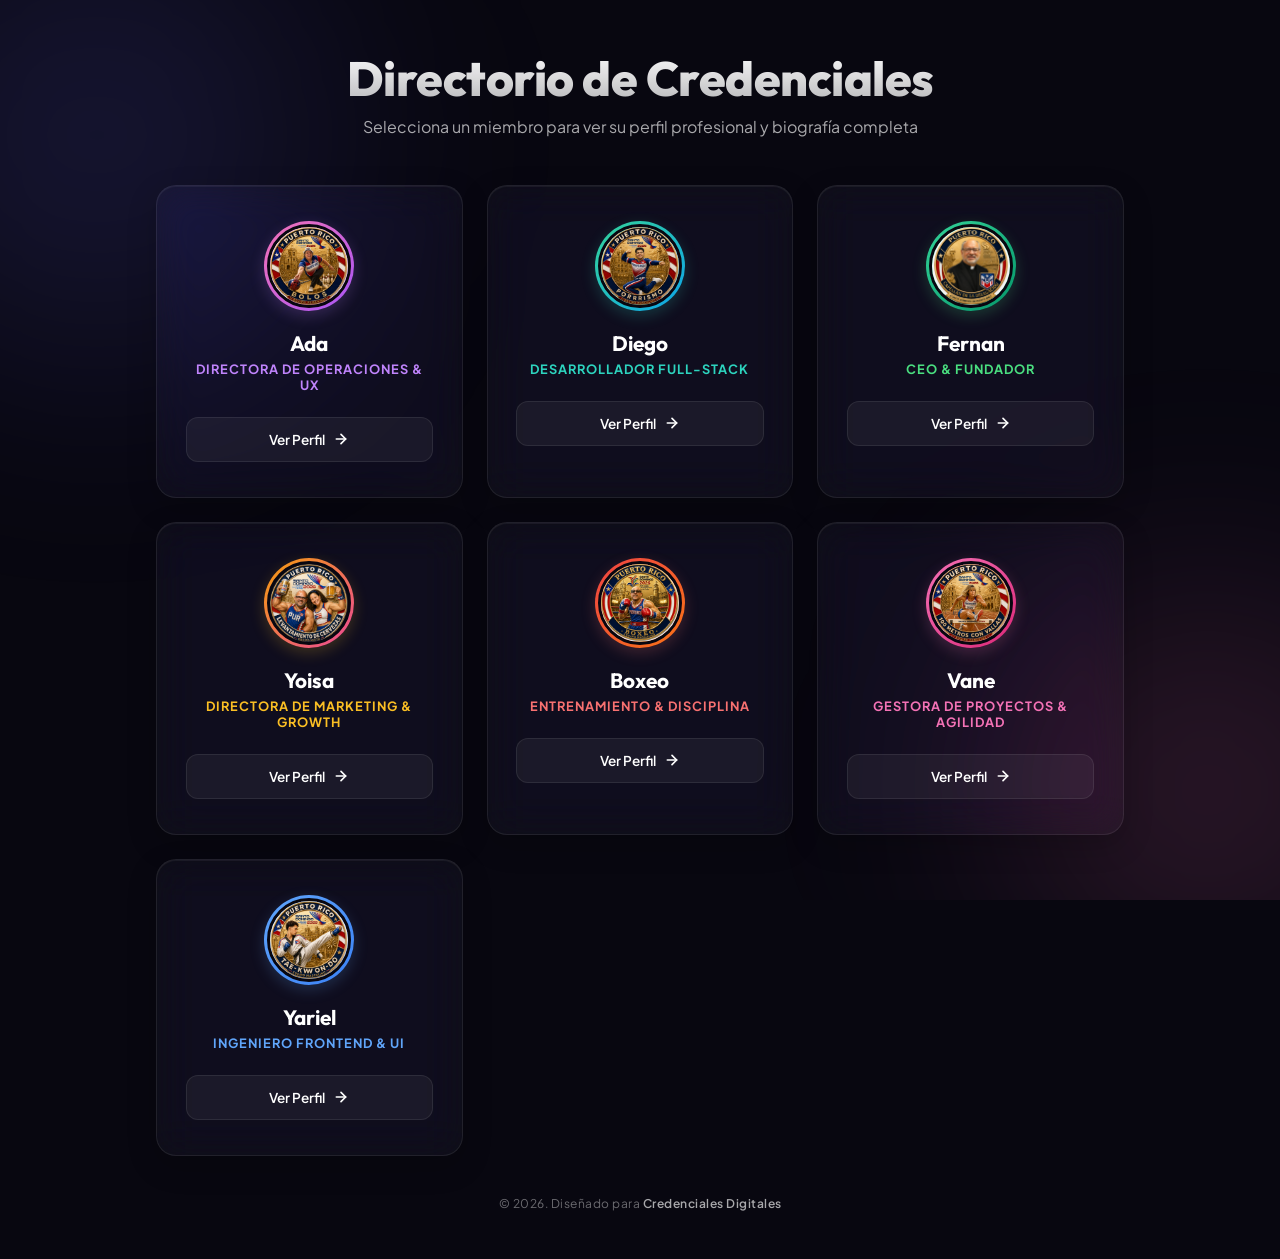
==== index.html @ 8303c871 "feat: initial commit of profile cards and QR generator" ====
<!DOCTYPE html>
<html lang="es">
<head>
  <meta charset="UTF-8">
  <meta name="viewport" content="width=device-width, initial-scale=1.0">
  <title>Directorio de Credenciales Digitales</title>
  <link rel="stylesheet" href="global.css">
</head>
<body>

  <!-- Ambient Dynamic Background -->
  <div class="ambient-bg" aria-hidden="true">
    <div class="orb orb-1" style="--orb-1: rgba(99, 102, 241, 0.15)"></div>
    <div class="orb orb-2" style="--orb-2: rgba(244, 114, 182, 0.15)"></div>
  </div>

  <div class="portal-container">
    
    <!-- Title block -->
    <header class="portal-title-block">
      <h1 class="portal-title">Directorio de Credenciales</h1>
      <p class="portal-subtitle">Selecciona un miembro para ver su perfil profesional y biografía completa</p>
    </header>

    <!-- Profiles Grid -->
    <main class="portal-grid">

      <!-- ADA -->
      <a href="ada.html" class="portal-item" data-theme="ada">
        <div class="portal-avatar-container">
          <img class="portal-avatar" src="ADA.png" alt="Ada">
        </div>
        <h2 class="portal-name">Ada</h2>
        <p class="portal-role">Directora de Operaciones & UX</p>
        <span class="portal-btn">
          Ver Perfil
          <svg xmlns="http://www.w3.org/2000/svg" width="16" height="16" viewBox="0 0 24 24" fill="none" stroke="currentColor" stroke-width="2.5" stroke-linecap="round" stroke-linejoin="round"><line x1="5" y1="12" x2="19" y2="12"></line><polyline points="12,5 19,12 12,19"></polyline></svg>
        </span>
      </a>

      <!-- DIEGO -->
      <a href="diego.html" class="portal-item" data-theme="diego">
        <div class="portal-avatar-container">
          <img class="portal-avatar" src="DIEGO.png" alt="Diego">
        </div>
        <h2 class="portal-name">Diego</h2>
        <p class="portal-role">Desarrollador Full-Stack</p>
        <span class="portal-btn">
          Ver Perfil
          <svg xmlns="http://www.w3.org/2000/svg" width="16" height="16" viewBox="0 0 24 24" fill="none" stroke="currentColor" stroke-width="2.5" stroke-linecap="round" stroke-linejoin="round"><line x1="5" y1="12" x2="19" y2="12"></line><polyline points="12,5 19,12 12,19"></polyline></svg>
        </span>
      </a>

      <!-- Fernan -->
      <a href="fernan.html" class="portal-item" data-theme="fernan">
        <div class="portal-avatar-container">
          <img class="portal-avatar" src="Fernan.png" alt="Fernan">
        </div>
        <h2 class="portal-name">Fernan</h2>
        <p class="portal-role">CEO & Fundador</p>
        <span class="portal-btn">
          Ver Perfil
          <svg xmlns="http://www.w3.org/2000/svg" width="16" height="16" viewBox="0 0 24 24" fill="none" stroke="currentColor" stroke-width="2.5" stroke-linecap="round" stroke-linejoin="round"><line x1="5" y1="12" x2="19" y2="12"></line><polyline points="12,5 19,12 12,19"></polyline></svg>
        </span>
      </a>

      <!-- YOISA -->
      <a href="yoisa.html" class="portal-item" data-theme="yoisa">
        <div class="portal-avatar-container">
          <img class="portal-avatar" src="YOISA.png" alt="Yoisa">
        </div>
        <h2 class="portal-name">Yoisa</h2>
        <p class="portal-role">Directora de Marketing & Growth</p>
        <span class="portal-btn">
          Ver Perfil
          <svg xmlns="http://www.w3.org/2000/svg" width="16" height="16" viewBox="0 0 24 24" fill="none" stroke="currentColor" stroke-width="2.5" stroke-linecap="round" stroke-linejoin="round"><line x1="5" y1="12" x2="19" y2="12"></line><polyline points="12,5 19,12 12,19"></polyline></svg>
        </span>
      </a>

      <!-- Boxeo -->
      <a href="boxeo.html" class="portal-item" data-theme="boxeo">
        <div class="portal-avatar-container">
          <img class="portal-avatar" src="boxeo.png" alt="Boxeo">
        </div>
        <h2 class="portal-name">Boxeo</h2>
        <p class="portal-role">Entrenamiento & Disciplina</p>
        <span class="portal-btn">
          Ver Perfil
          <svg xmlns="http://www.w3.org/2000/svg" width="16" height="16" viewBox="0 0 24 24" fill="none" stroke="currentColor" stroke-width="2.5" stroke-linecap="round" stroke-linejoin="round"><line x1="5" y1="12" x2="19" y2="12"></line><polyline points="12,5 19,12 12,19"></polyline></svg>
        </span>
      </a>

      <!-- Vane -->
      <a href="vane.html" class="portal-item" data-theme="vane">
        <div class="portal-avatar-container">
          <img class="portal-avatar" src="vane.png" alt="Vane">
        </div>
        <h2 class="portal-name">Vane</h2>
        <p class="portal-role">Gestora de Proyectos & Agilidad</p>
        <span class="portal-btn">
          Ver Perfil
          <svg xmlns="http://www.w3.org/2000/svg" width="16" height="16" viewBox="0 0 24 24" fill="none" stroke="currentColor" stroke-width="2.5" stroke-linecap="round" stroke-linejoin="round"><line x1="5" y1="12" x2="19" y2="12"></line><polyline points="12,5 19,12 12,19"></polyline></svg>
        </span>
      </a>

      <!-- Yariel -->
      <a href="yariel.html" class="portal-item" data-theme="yariel">
        <div class="portal-avatar-container">
          <img class="portal-avatar" src="yariel.png" alt="Yariel">
        </div>
        <h2 class="portal-name">Yariel</h2>
        <p class="portal-role">Ingeniero Frontend & UI</p>
        <span class="portal-btn">
          Ver Perfil
          <svg xmlns="http://www.w3.org/2000/svg" width="16" height="16" viewBox="0 0 24 24" fill="none" stroke="currentColor" stroke-width="2.5" stroke-linecap="round" stroke-linejoin="round"><line x1="5" y1="12" x2="19" y2="12"></line><polyline points="12,5 19,12 12,19"></polyline></svg>
        </span>
      </a>

    </main>

    <footer class="footer">
      <p>&copy; 2026. Diseñado para <a href="https://example.com" target="_blank" rel="noopener noreferrer">Credenciales Digitales</a></p>
    </footer>

  </div>

</body>
</html>
---- global.css ----
@import url('https://fonts.googleapis.com/css2?family=Outfit:wght@300;400;600;800&family=Plus+Jakarta+Sans:wght@300;400;600;700&display=swap');

:root {
  /* Default Theme: Dark Cyber Indigo */
  --bg-primary: #080710;
  --card-bg: rgba(255, 255, 255, 0.03);
  --card-border: rgba(255, 255, 255, 0.08);
  --text-primary: #ffffff;
  --text-secondary: rgba(255, 255, 255, 0.65);
  --text-muted: rgba(255, 255, 255, 0.4);
  --accent-color: #818cf8;
  --accent-rgb: 129, 140, 248;
  --accent-gradient: linear-gradient(135deg, #a78bfa, #6366f1);
  --btn-bg: rgba(255, 255, 255, 0.05);
  --btn-border: rgba(255, 255, 255, 0.08);
  --btn-hover-bg: rgba(255, 255, 255, 0.12);
  --font-title: 'Outfit', -apple-system, BlinkMacSystemFont, "Segoe UI", Roboto, sans-serif;
  --font-body: 'Plus Jakarta Sans', -apple-system, BlinkMacSystemFont, "Segoe UI", Roboto, sans-serif;
  --orb-1: rgba(99, 102, 241, 0.15);
  --orb-2: rgba(167, 139, 250, 0.15);
}

/* Accent Themes for each Pin */
[data-theme="ada"] {
  --accent-color: #c084fc;
  --accent-rgb: 192, 132, 252;
  --accent-gradient: linear-gradient(135deg, #f472b6, #a855f7);
  --orb-1: rgba(244, 114, 182, 0.12);
  --orb-2: rgba(168, 85, 247, 0.15);
}

[data-theme="diego"] {
  --accent-color: #2dd4bf;
  --accent-rgb: 45, 212, 191;
  --accent-gradient: linear-gradient(135deg, #34d399, #0ea5e9);
  --orb-1: rgba(52, 211, 153, 0.12);
  --orb-2: rgba(14, 165, 233, 0.15);
}

[data-theme="fernan"] {
  --accent-color: #4ade80;
  --accent-rgb: 74, 222, 128;
  --accent-gradient: linear-gradient(135deg, #34d399, #059669);
  --orb-1: rgba(52, 211, 153, 0.15);
  --orb-2: rgba(5, 150, 105, 0.12);
}

[data-theme="yoisa"] {
  --accent-color: #fbbf24;
  --accent-rgb: 251, 191, 36;
  --accent-gradient: linear-gradient(135deg, #f59e0b, #ec4899);
  --orb-1: rgba(245, 158, 11, 0.15);
  --orb-2: rgba(236, 72, 153, 0.12);
}

[data-theme="boxeo"] {
  --accent-color: #f87171;
  --accent-rgb: 248, 113, 113;
  --accent-gradient: linear-gradient(135deg, #ef4444, #f97316);
  --orb-1: rgba(239, 68, 68, 0.15);
  --orb-2: rgba(249, 115, 22, 0.12);
}

[data-theme="vane"] {
  --accent-color: #f472b6;
  --accent-rgb: 244, 114, 182;
  --accent-gradient: linear-gradient(135deg, #f472b6, #db2777);
  --orb-1: rgba(244, 114, 182, 0.15);
  --orb-2: rgba(219, 39, 119, 0.12);
}

[data-theme="yariel"] {
  --accent-color: #60a5fa;
  --accent-rgb: 96, 165, 250;
  --accent-gradient: linear-gradient(135deg, #60a5fa, #3b82f6);
  --orb-1: rgba(96, 165, 250, 0.15);
  --orb-2: rgba(59, 130, 246, 0.12);
}

/* Reset & Base */
*, *::before, *::after {
  box-sizing: border-box;
  margin: 0;
  padding: 0;
}

html {
  font-size: 16px;
  scroll-behavior: smooth;
  height: 100%;
}

body {
  background-color: var(--bg-primary);
  color: var(--text-primary);
  font-family: var(--font-body);
  min-height: 100dvh;
  display: flex;
  justify-content: center;
  align-items: center;
  position: relative;
  overflow-x: hidden;
  padding: 2rem 1rem;
}

/* Ambient Animated Orbs */
.ambient-bg {
  position: fixed;
  top: 0;
  left: 0;
  width: 100%;
  height: 100%;
  z-index: 0;
  overflow: hidden;
  pointer-events: none;
}

.orb {
  position: absolute;
  border-radius: 50%;
  filter: blur(120px);
  will-change: transform;
}

.orb-1 {
  width: 450px;
  height: 450px;
  background: var(--orb-1);
  top: -10%;
  left: -10%;
  animation: floatOrb1 25s ease-in-out infinite alternate;
}

.orb-2 {
  width: 400px;
  height: 400px;
  background: var(--orb-2);
  bottom: -10%;
  right: -10%;
  animation: floatOrb2 20s ease-in-out infinite alternate;
}

@keyframes floatOrb1 {
  0% { transform: translate(0, 0) scale(1); }
  50% { transform: translate(80px, 60px) scale(1.1); }
  100% { transform: translate(-40px, 120px) scale(0.95); }
}

@keyframes floatOrb2 {
  0% { transform: translate(0, 0) scale(1); }
  50% { transform: translate(-100px, -80px) scale(0.9); }
  100% { transform: translate(60px, -40px) scale(1.15); }
}

/* Profile Card */
.card-wrapper {
  width: 100%;
  max-width: 440px;
  z-index: 10;
  position: relative;
  container: inline-size / card;
  perspective: 1000px;
}

.card {
  background: var(--card-bg);
  backdrop-filter: blur(20px) saturate(180%);
  -webkit-backdrop-filter: blur(20px) saturate(180%);
  border: 1px solid var(--card-border);
  border-radius: 28px;
  padding: 3rem 2.2rem;
  box-shadow: 0 30px 60px rgba(0, 0, 0, 0.5), 
              inset 0 1px 0 rgba(255, 255, 255, 0.1);
  transition: transform 0.6s cubic-bezier(0.16, 1, 0.3, 1), 
              box-shadow 0.6s cubic-bezier(0.16, 1, 0.3, 1);
  transform-style: preserve-3d;
  opacity: 0;
  animation: cardFadeIn 1s cubic-bezier(0.16, 1, 0.3, 1) forwards 0.2s;
}

@keyframes cardFadeIn {
  from {
    opacity: 0;
    transform: translateY(30px) rotateX(-5deg);
  }
  to {
    opacity: 1;
    transform: translateY(0) rotateX(0);
  }
}

.card:hover {
  box-shadow: 0 40px 80px rgba(0, 0, 0, 0.6), 
              0 0 40px rgba(var(--accent-rgb), 0.15),
              inset 0 1px 0 rgba(255, 255, 255, 0.15);
}

/* Profile Image Header */
.profile-header {
  display: flex;
  flex-direction: column;
  align-items: center;
  margin-bottom: 2rem;
}

.image-container {
  position: relative;
  width: 140px;
  height: 140px;
  margin-bottom: 1.5rem;
  border-radius: 50%;
  padding: 5px;
  background: var(--accent-gradient);
  box-shadow: 0 10px 30px rgba(var(--accent-rgb), 0.3),
              0 0 0 1px rgba(255, 255, 255, 0.1);
  transition: transform 0.5s cubic-bezier(0.175, 0.885, 0.32, 1.275);
}

.image-container:hover {
  transform: scale(1.08) rotate(3deg);
}

.profile-img {
  width: 100%;
  height: 100%;
  object-fit: cover;
  border-radius: 50%;
  border: 4px solid var(--bg-primary);
  background-color: #1a1a24;
}

.profile-name {
  font-family: var(--font-title);
  font-size: clamp(1.8rem, 5.5cqi, 2.3rem);
  font-weight: 800;
  letter-spacing: -0.5px;
  line-height: 1.1;
  margin-bottom: 0.4rem;
  background: linear-gradient(180deg, #ffffff 0%, rgba(255, 255, 255, 0.8) 100%);
  -webkit-background-clip: text;
  -webkit-text-fill-color: transparent;
}

.profile-tag {
  font-size: 0.85rem;
  font-weight: 700;
  text-transform: uppercase;
  letter-spacing: 1.5px;
  color: var(--accent-color);
  margin-bottom: 0.5rem;
  text-shadow: 0 0 10px rgba(var(--accent-rgb), 0.2);
}

/* Bio Section */
.bio-section {
  margin-bottom: 2.2rem;
}

.bio-text {
  font-size: 0.95rem;
  line-height: 1.6;
  color: var(--text-secondary);
  text-align: center;
  text-wrap: pretty;
}

/* Divider */
.divider {
  height: 1px;
  width: 100%;
  background: linear-gradient(90deg, transparent, rgba(255, 255, 255, 0.1) 20%, rgba(255, 255, 255, 0.1) 80%, transparent);
  margin: 1.8rem 0;
}

/* Links List */
.links-container {
  display: flex;
  flex-direction: column;
  gap: 0.9rem;
  margin-bottom: 2rem;
}

.link-item {
  display: flex;
  align-items: center;
  padding: 1.1rem 1.4rem;
  background: var(--btn-bg);
  border: 1px solid var(--btn-border);
  border-radius: 16px;
  text-decoration: none;
  color: var(--text-primary);
  font-weight: 600;
  font-size: 0.95rem;
  transition: all 0.3s cubic-bezier(0.16, 1, 0.3, 1);
  position: relative;
  overflow: hidden;
}

.link-item::before {
  content: '';
  position: absolute;
  top: 0;
  left: 0;
  width: 100%;
  height: 100%;
  background: var(--accent-gradient);
  opacity: 0;
  z-index: 0;
  transition: opacity 0.3s ease;
}

.link-item > * {
  position: relative;
  z-index: 1;
}

.link-icon {
  display: flex;
  align-items: center;
  justify-content: center;
  width: 28px;
  height: 28px;
  margin-right: 1rem;
  color: var(--accent-color);
  transition: transform 0.3s ease, color 0.3s ease;
}

.link-title {
  flex-grow: 1;
  text-align: left;
  transition: transform 0.3s ease;
}

.link-arrow {
  opacity: 0.4;
  transition: all 0.3s ease;
  color: var(--text-primary);
}

/* Link Item Hover State */
.link-item:hover {
  border-color: rgba(var(--accent-rgb), 0.3);
  transform: translateY(-3px);
  box-shadow: 0 8px 20px rgba(0, 0, 0, 0.2),
              0 0 15px rgba(var(--accent-rgb), 0.1);
}

.link-item:hover::before {
  opacity: 0.08;
}

.link-item:hover .link-icon {
  transform: scale(1.15) rotate(-5deg);
  color: var(--text-primary);
}

.link-item:hover .link-title {
  transform: translateX(4px);
}

.link-item:hover .link-arrow {
  opacity: 1;
  transform: translateX(3px);
  color: var(--accent-color);
}

/* Secondary Button - QR Toggle */
.btn-qr-toggle {
  display: inline-flex;
  align-items: center;
  justify-content: center;
  width: 100%;
  padding: 1rem;
  background: transparent;
  border: 1px dashed rgba(255, 255, 255, 0.2);
  border-radius: 16px;
  color: var(--text-secondary);
  font-family: var(--font-body);
  font-size: 0.9rem;
  font-weight: 600;
  cursor: pointer;
  transition: all 0.3s ease;
  gap: 0.6rem;
}

.btn-qr-toggle:hover {
  background: rgba(255, 255, 255, 0.02);
  border-color: var(--accent-color);
  color: var(--text-primary);
}

/* QR Code Section (Hidden by Default) */
.qr-section {
  display: grid;
  grid-template-rows: 0fr;
  transition: grid-template-rows 0.4s cubic-bezier(0.16, 1, 0.3, 1);
  overflow: hidden;
}

.qr-section.show {
  grid-template-rows: 1fr;
}

.qr-container {
  min-height: 0;
  display: flex;
  flex-direction: column;
  align-items: center;
  padding-top: 1.5rem;
}

.qr-box {
  background: #ffffff;
  padding: 1.2rem;
  border-radius: 20px;
  box-shadow: 0 10px 30px rgba(0, 0, 0, 0.3);
  display: flex;
  justify-content: center;
  align-items: center;
  margin-bottom: 0.8rem;
  transition: transform 0.3s ease;
}

.qr-box:hover {
  transform: scale(1.03);
}

.qr-box img {
  width: 160px;
  height: 160px;
  display: block;
}

.qr-text {
  font-size: 0.8rem;
  color: var(--text-muted);
}

/* Footer styling */
.footer {
  margin-top: 2.5rem;
  font-size: 0.75rem;
  color: var(--text-muted);
  text-align: center;
  letter-spacing: 0.5px;
}

.footer a {
  color: var(--text-secondary);
  text-decoration: none;
  font-weight: 600;
  transition: color 0.2s ease;
}

.footer a:hover {
  color: var(--accent-color);
}

/* Responsive Customizations via Container Queries */
@container card (inline-size < 360px) {
  .card {
    padding: 2rem 1.5rem;
  }
  .image-container {
    width: 120px;
    height: 120px;
  }
}

/* Portal Styles */
.portal-container {
  width: 100%;
  max-width: 1000px;
  z-index: 10;
  position: relative;
  padding: 1rem;
}

.portal-title-block {
  text-align: center;
  margin-bottom: 3rem;
  opacity: 0;
  animation: portalFadeIn 1s cubic-bezier(0.16, 1, 0.3, 1) forwards;
}

.portal-title {
  font-family: var(--font-title);
  font-size: clamp(2rem, 6vw, 3rem);
  font-weight: 800;
  letter-spacing: -0.5px;
  background: linear-gradient(180deg, #ffffff 0%, rgba(255, 255, 255, 0.7) 100%);
  -webkit-background-clip: text;
  -webkit-text-fill-color: transparent;
  margin-bottom: 0.5rem;
}

.portal-subtitle {
  font-size: 1rem;
  color: var(--text-secondary);
  font-weight: 400;
}

.portal-grid {
  display: grid;
  grid-template-columns: repeat(auto-fill, minmax(280px, 1fr));
  gap: 1.5rem;
  opacity: 0;
  animation: portalFadeIn 1.2s cubic-bezier(0.16, 1, 0.3, 1) forwards 0.2s;
}

.portal-item {
  background: var(--card-bg);
  backdrop-filter: blur(20px) saturate(180%);
  -webkit-backdrop-filter: blur(20px) saturate(180%);
  border: 1px solid var(--card-border);
  border-radius: 20px;
  padding: 2.2rem 1.8rem;
  text-align: center;
  text-decoration: none;
  color: var(--text-primary);
  display: flex;
  flex-direction: column;
  align-items: center;
  transition: all 0.3s cubic-bezier(0.16, 1, 0.3, 1);
  box-shadow: 0 10px 30px rgba(0, 0, 0, 0.2), 
              inset 0 1px 0 rgba(255, 255, 255, 0.05);
}

.portal-item:hover {
  transform: translateY(-5px);
  border-color: rgba(var(--accent-rgb), 0.4);
  box-shadow: 0 20px 40px rgba(0, 0, 0, 0.4), 
              0 0 30px rgba(var(--accent-rgb), 0.15);
}

.portal-avatar-container {
  width: 90px;
  height: 90px;
  border-radius: 50%;
  padding: 3px;
  background: var(--accent-gradient);
  margin-bottom: 1.2rem;
  box-shadow: 0 5px 15px rgba(var(--accent-rgb), 0.2);
  transition: transform 0.3s ease;
}

.portal-item:hover .portal-avatar-container {
  transform: scale(1.08) rotate(2deg);
}

.portal-avatar {
  width: 100%;
  height: 100%;
  object-fit: cover;
  border-radius: 50%;
  border: 3px solid var(--bg-primary);
  background-color: #1a1a24;
}

.portal-name {
  font-family: var(--font-title);
  font-size: 1.3rem;
  font-weight: 700;
  margin-bottom: 0.3rem;
}

.portal-role {
  font-size: 0.8rem;
  font-weight: 700;
  text-transform: uppercase;
  letter-spacing: 1px;
  color: var(--accent-color);
  margin-bottom: 1.5rem;
}

.portal-btn {
  width: 100%;
  padding: 0.8rem;
  background: var(--btn-bg);
  border: 1px solid var(--btn-border);
  border-radius: 12px;
  font-size: 0.85rem;
  font-weight: 600;
  color: var(--text-primary);
  display: flex;
  align-items: center;
  justify-content: center;
  gap: 0.5rem;
  transition: all 0.3s ease;
}

.portal-item:hover .portal-btn {
  background: var(--accent-gradient);
  border-color: transparent;
  box-shadow: 0 5px 15px rgba(var(--accent-rgb), 0.2);
}

.portal-btn svg {
  transition: transform 0.3s ease;
}

.portal-item:hover .portal-btn svg {
  transform: translateX(3px);
}

@keyframes portalFadeIn {
  from {
    opacity: 0;
    transform: translateY(20px);
  }
  to {
    opacity: 1;
    transform: translateY(0);
  }
}
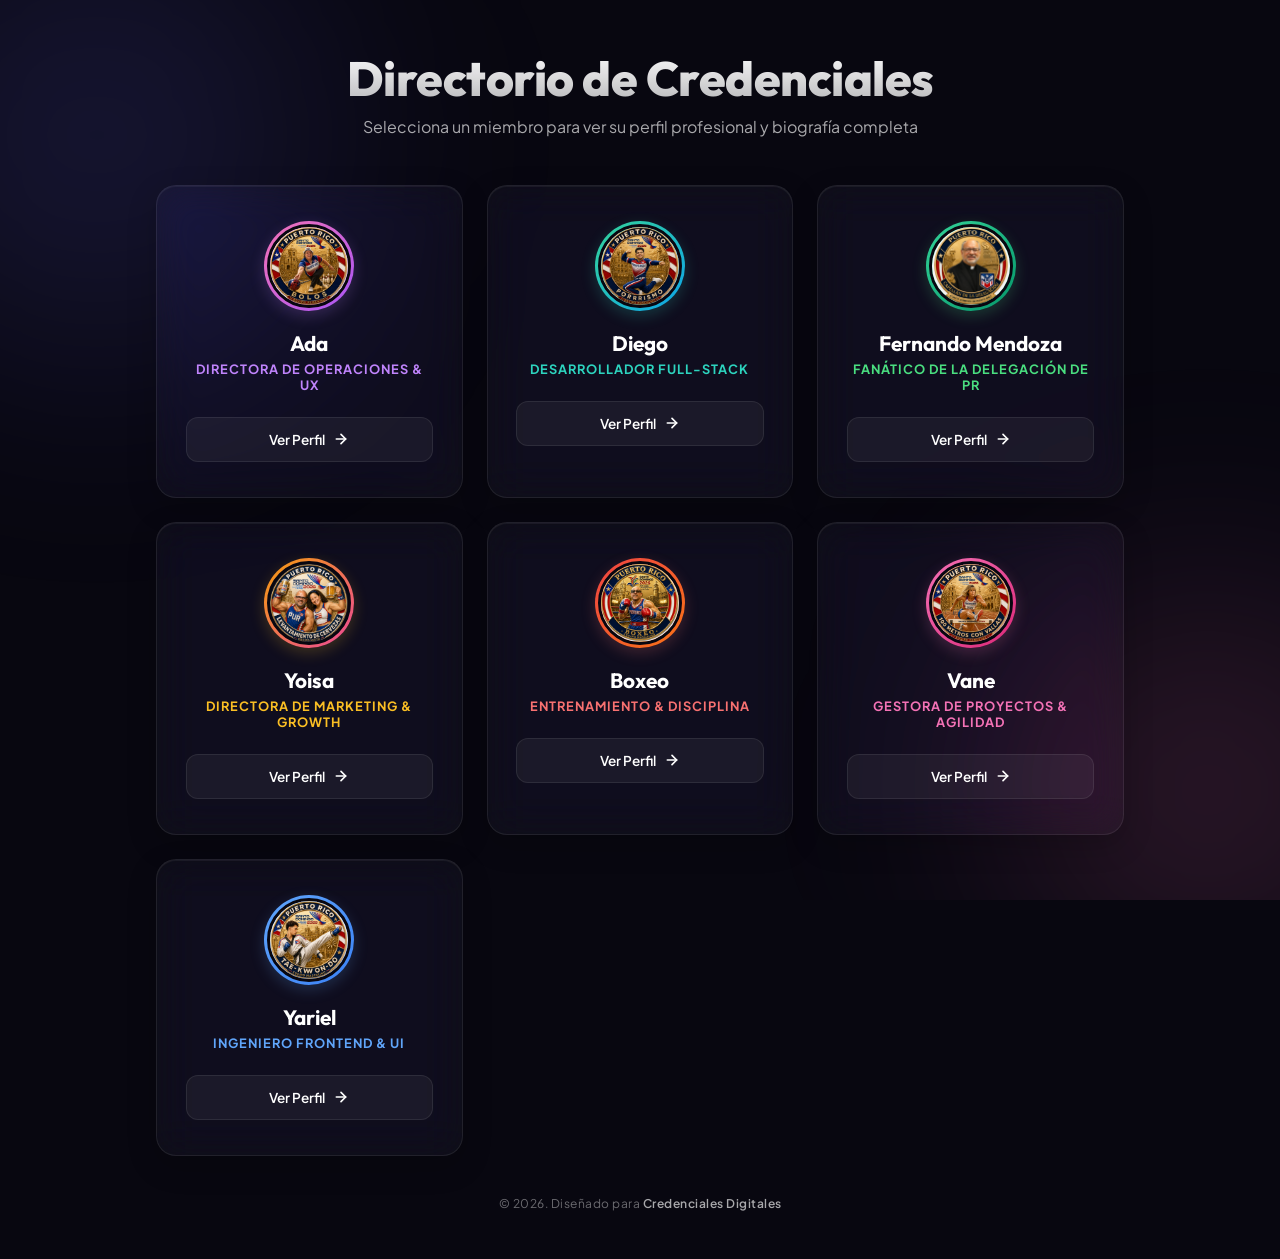
==== commit 90dfae70: "feat: update Fernando Mendoza bio and standardize all profile images to lowercase to prevent case se" ====
--- a/index.html
+++ b/index.html
@@ -28,7 +28,7 @@
       <!-- ADA -->
       <a href="ada.html" class="portal-item" data-theme="ada">
         <div class="portal-avatar-container">
-          <img class="portal-avatar" src="ADA.png" alt="Ada">
+          <img class="portal-avatar" src="ada.png" alt="Ada">
         </div>
         <h2 class="portal-name">Ada</h2>
         <p class="portal-role">Directora de Operaciones & UX</p>
@@ -41,7 +41,7 @@
       <!-- DIEGO -->
       <a href="diego.html" class="portal-item" data-theme="diego">
         <div class="portal-avatar-container">
-          <img class="portal-avatar" src="DIEGO.png" alt="Diego">
+          <img class="portal-avatar" src="diego.png" alt="Diego">
         </div>
         <h2 class="portal-name">Diego</h2>
         <p class="portal-role">Desarrollador Full-Stack</p>
@@ -54,10 +54,10 @@
       <!-- Fernan -->
       <a href="fernan.html" class="portal-item" data-theme="fernan">
         <div class="portal-avatar-container">
-          <img class="portal-avatar" src="Fernan.png" alt="Fernan">
+          <img class="portal-avatar" src="fernan.png" alt="Fernando Mendoza">
         </div>
-        <h2 class="portal-name">Fernan</h2>
-        <p class="portal-role">CEO & Fundador</p>
+        <h2 class="portal-name">Fernando Mendoza</h2>
+        <p class="portal-role">Fanático de la Delegación de PR</p>
         <span class="portal-btn">
           Ver Perfil
           <svg xmlns="http://www.w3.org/2000/svg" width="16" height="16" viewBox="0 0 24 24" fill="none" stroke="currentColor" stroke-width="2.5" stroke-linecap="round" stroke-linejoin="round"><line x1="5" y1="12" x2="19" y2="12"></line><polyline points="12,5 19,12 12,19"></polyline></svg>
@@ -67,7 +67,7 @@
       <!-- YOISA -->
       <a href="yoisa.html" class="portal-item" data-theme="yoisa">
         <div class="portal-avatar-container">
-          <img class="portal-avatar" src="YOISA.png" alt="Yoisa">
+          <img class="portal-avatar" src="yoisa.png" alt="Yoisa">
         </div>
         <h2 class="portal-name">Yoisa</h2>
         <p class="portal-role">Directora de Marketing & Growth</p>
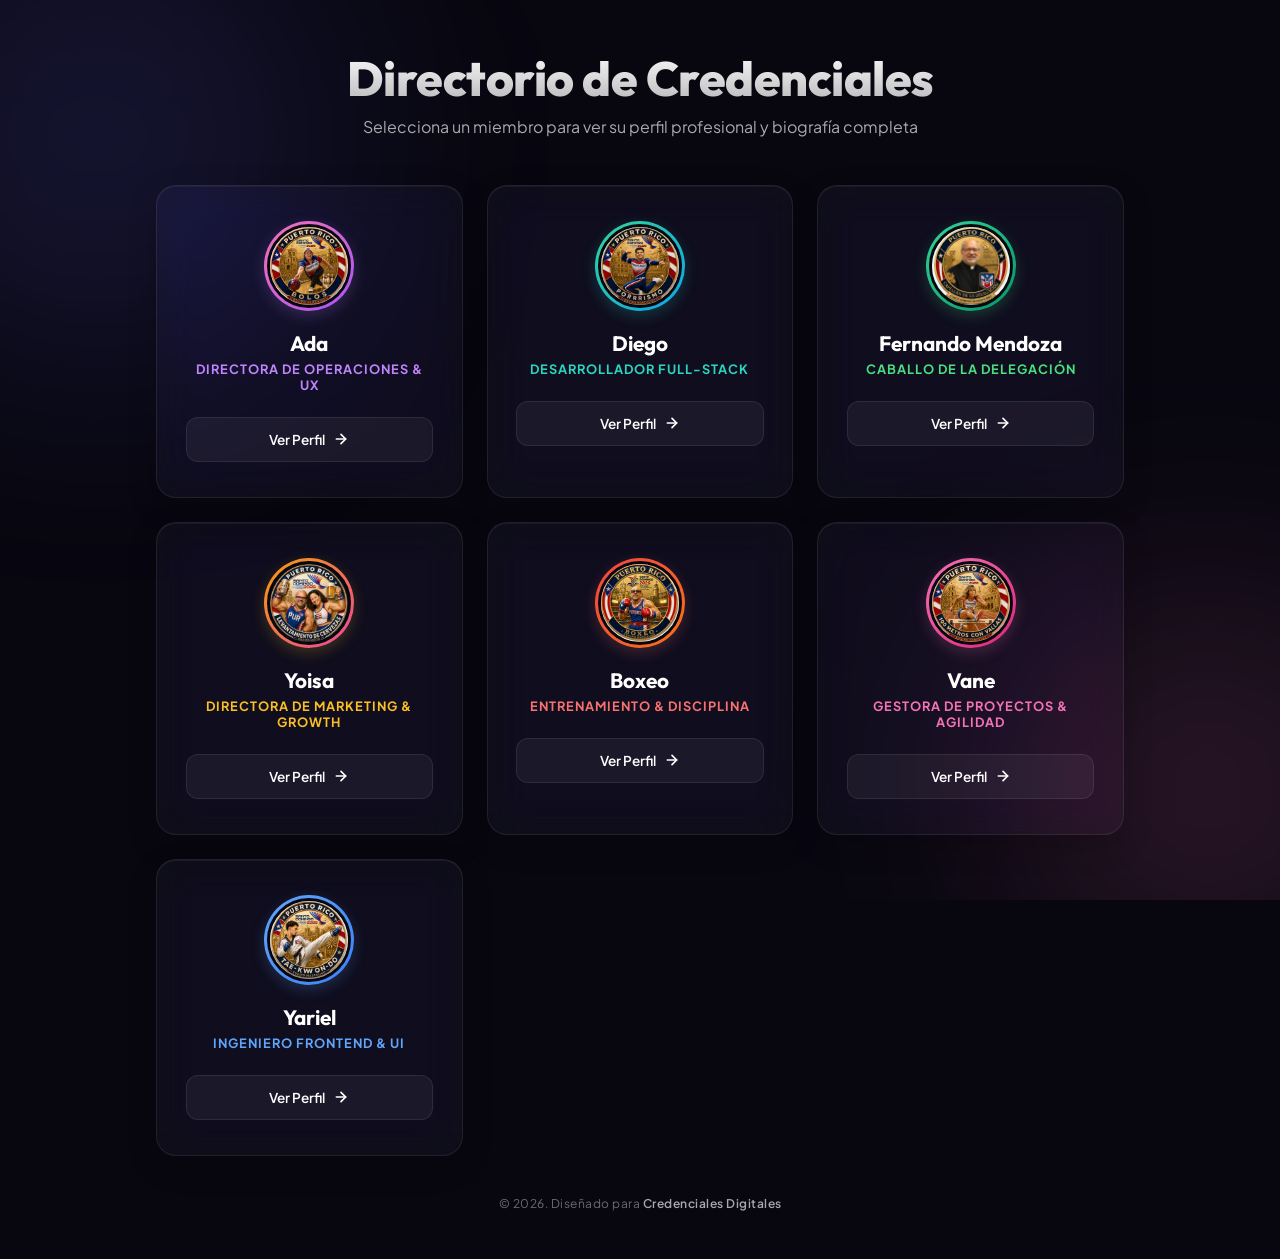
==== commit 520e5c47: "feat: change Fernando Mendoza's title to 'Caballo de la Delegación' matching his pin text" ====
--- a/index.html
+++ b/index.html
@@ -57,7 +57,7 @@
           <img class="portal-avatar" src="fernan.png" alt="Fernando Mendoza">
         </div>
         <h2 class="portal-name">Fernando Mendoza</h2>
-        <p class="portal-role">Fanático de la Delegación de PR</p>
+        <p class="portal-role">Caballo de la Delegación</p>
         <span class="portal-btn">
           Ver Perfil
           <svg xmlns="http://www.w3.org/2000/svg" width="16" height="16" viewBox="0 0 24 24" fill="none" stroke="currentColor" stroke-width="2.5" stroke-linecap="round" stroke-linejoin="round"><line x1="5" y1="12" x2="19" y2="12"></line><polyline points="12,5 19,12 12,19"></polyline></svg>
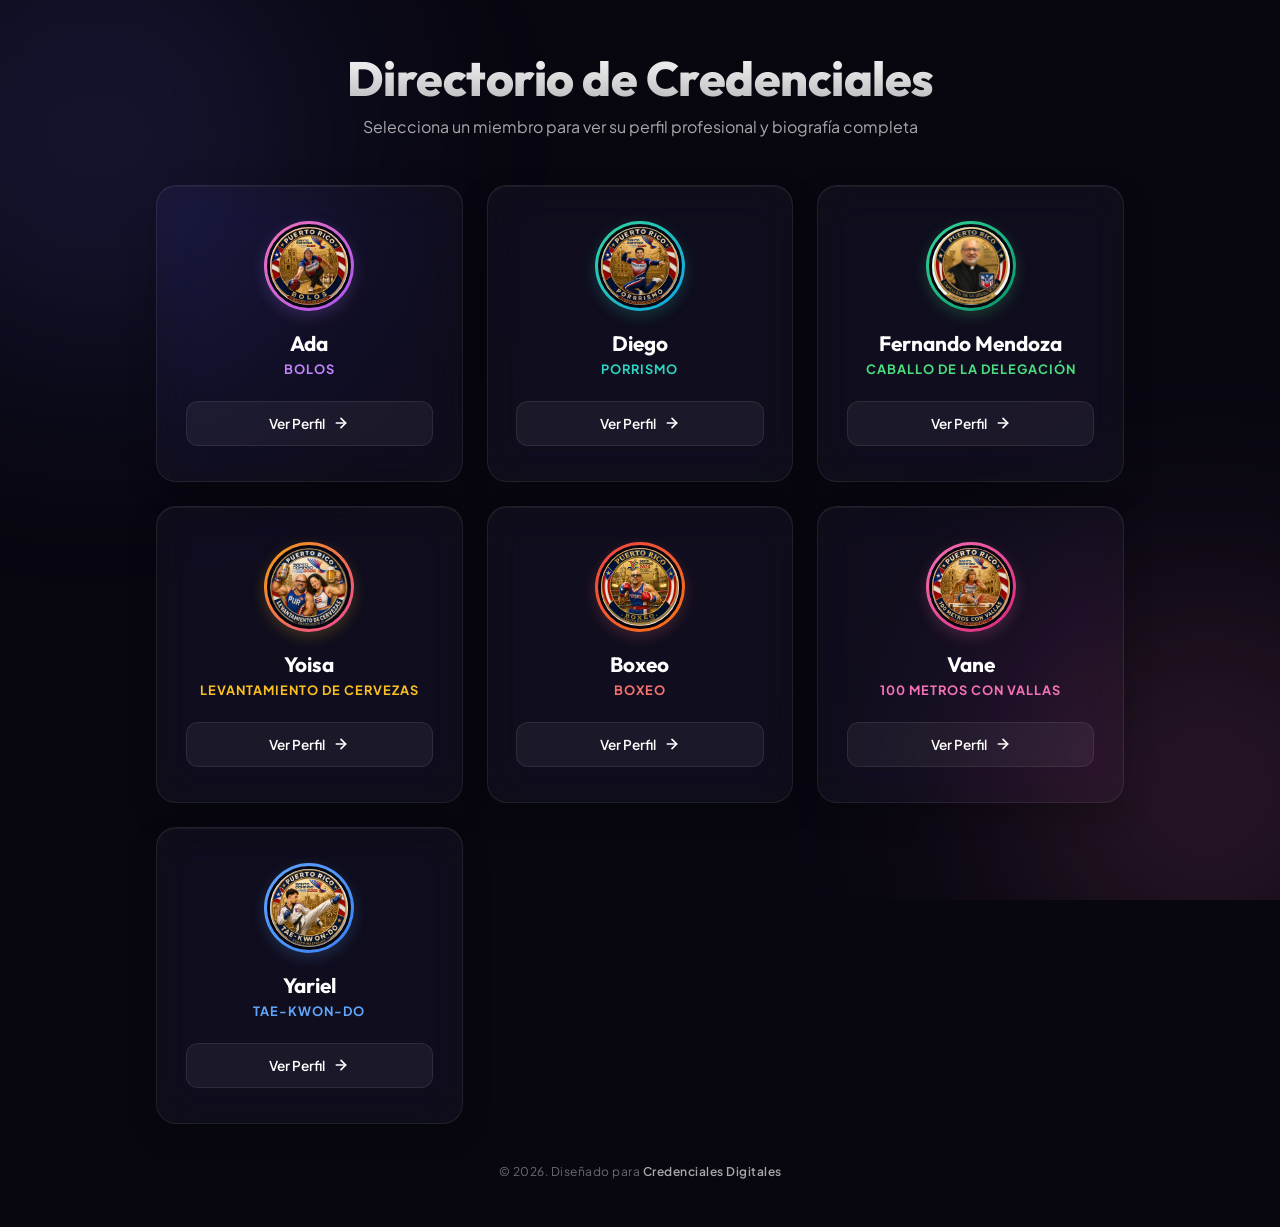
==== commit 3377178e: "feat: change all member titles to match their pin image text" ====
--- a/index.html
+++ b/index.html
@@ -31,7 +31,7 @@
           <img class="portal-avatar" src="ada.png" alt="Ada">
         </div>
         <h2 class="portal-name">Ada</h2>
-        <p class="portal-role">Directora de Operaciones & UX</p>
+        <p class="portal-role">Bolos</p>
         <span class="portal-btn">
           Ver Perfil
           <svg xmlns="http://www.w3.org/2000/svg" width="16" height="16" viewBox="0 0 24 24" fill="none" stroke="currentColor" stroke-width="2.5" stroke-linecap="round" stroke-linejoin="round"><line x1="5" y1="12" x2="19" y2="12"></line><polyline points="12,5 19,12 12,19"></polyline></svg>
@@ -44,7 +44,7 @@
           <img class="portal-avatar" src="diego.png" alt="Diego">
         </div>
         <h2 class="portal-name">Diego</h2>
-        <p class="portal-role">Desarrollador Full-Stack</p>
+        <p class="portal-role">Porrismo</p>
         <span class="portal-btn">
           Ver Perfil
           <svg xmlns="http://www.w3.org/2000/svg" width="16" height="16" viewBox="0 0 24 24" fill="none" stroke="currentColor" stroke-width="2.5" stroke-linecap="round" stroke-linejoin="round"><line x1="5" y1="12" x2="19" y2="12"></line><polyline points="12,5 19,12 12,19"></polyline></svg>
@@ -70,7 +70,7 @@
           <img class="portal-avatar" src="yoisa.png" alt="Yoisa">
         </div>
         <h2 class="portal-name">Yoisa</h2>
-        <p class="portal-role">Directora de Marketing & Growth</p>
+        <p class="portal-role">Levantamiento de Cervezas</p>
         <span class="portal-btn">
           Ver Perfil
           <svg xmlns="http://www.w3.org/2000/svg" width="16" height="16" viewBox="0 0 24 24" fill="none" stroke="currentColor" stroke-width="2.5" stroke-linecap="round" stroke-linejoin="round"><line x1="5" y1="12" x2="19" y2="12"></line><polyline points="12,5 19,12 12,19"></polyline></svg>
@@ -83,7 +83,7 @@
           <img class="portal-avatar" src="boxeo.png" alt="Boxeo">
         </div>
         <h2 class="portal-name">Boxeo</h2>
-        <p class="portal-role">Entrenamiento & Disciplina</p>
+        <p class="portal-role">Boxeo</p>
         <span class="portal-btn">
           Ver Perfil
           <svg xmlns="http://www.w3.org/2000/svg" width="16" height="16" viewBox="0 0 24 24" fill="none" stroke="currentColor" stroke-width="2.5" stroke-linecap="round" stroke-linejoin="round"><line x1="5" y1="12" x2="19" y2="12"></line><polyline points="12,5 19,12 12,19"></polyline></svg>
@@ -96,7 +96,7 @@
           <img class="portal-avatar" src="vane.png" alt="Vane">
         </div>
         <h2 class="portal-name">Vane</h2>
-        <p class="portal-role">Gestora de Proyectos & Agilidad</p>
+        <p class="portal-role">100 Metros con Vallas</p>
         <span class="portal-btn">
           Ver Perfil
           <svg xmlns="http://www.w3.org/2000/svg" width="16" height="16" viewBox="0 0 24 24" fill="none" stroke="currentColor" stroke-width="2.5" stroke-linecap="round" stroke-linejoin="round"><line x1="5" y1="12" x2="19" y2="12"></line><polyline points="12,5 19,12 12,19"></polyline></svg>
@@ -109,7 +109,7 @@
           <img class="portal-avatar" src="yariel.png" alt="Yariel">
         </div>
         <h2 class="portal-name">Yariel</h2>
-        <p class="portal-role">Ingeniero Frontend & UI</p>
+        <p class="portal-role">Tae-Kwon-Do</p>
         <span class="portal-btn">
           Ver Perfil
           <svg xmlns="http://www.w3.org/2000/svg" width="16" height="16" viewBox="0 0 24 24" fill="none" stroke="currentColor" stroke-width="2.5" stroke-linecap="round" stroke-linejoin="round"><line x1="5" y1="12" x2="19" y2="12"></line><polyline points="12,5 19,12 12,19"></polyline></svg>
